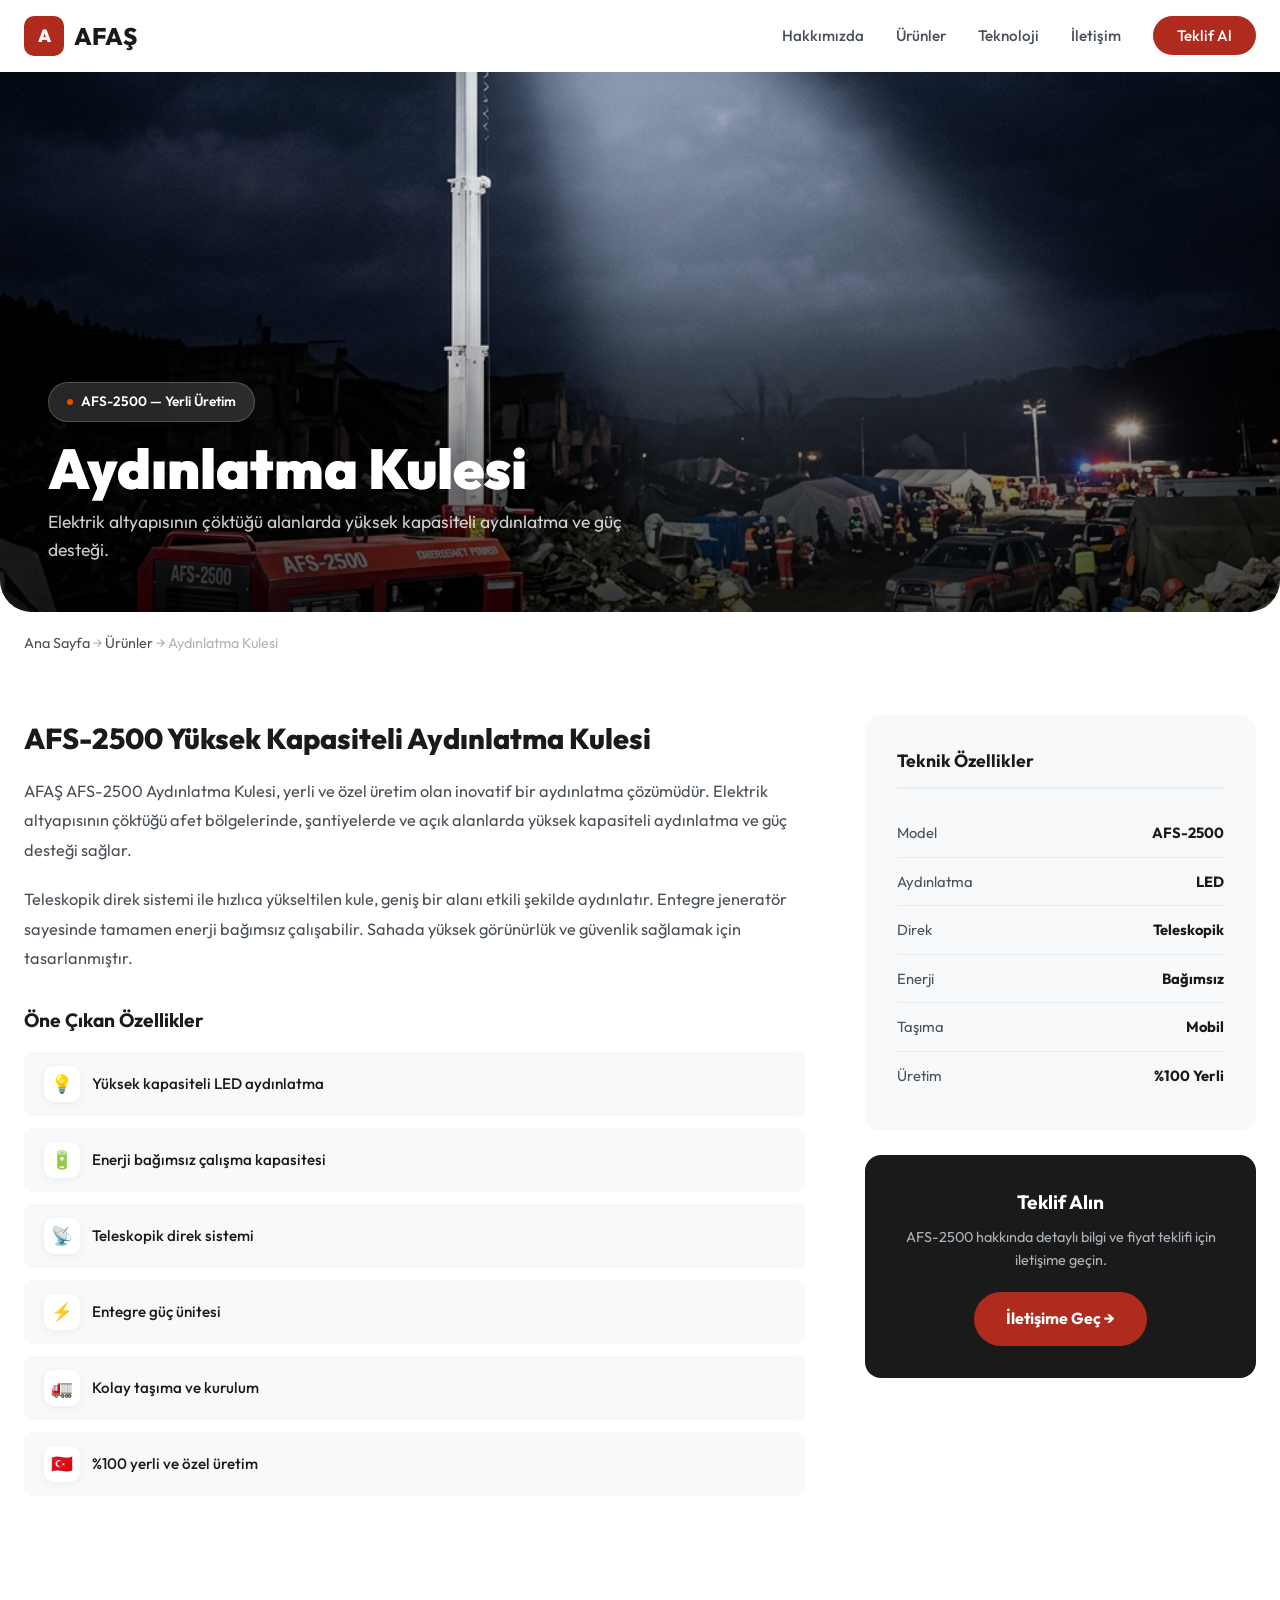
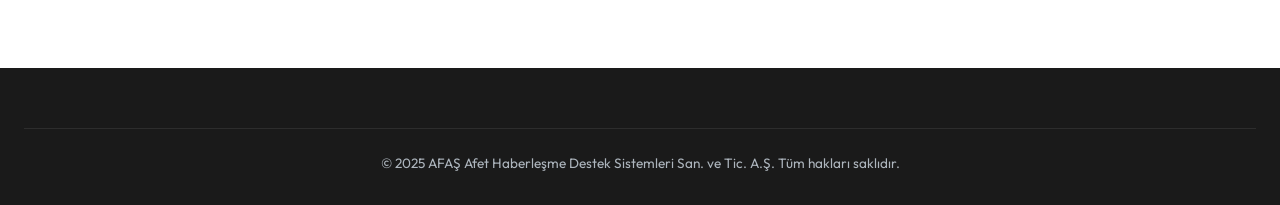
==== products/aydinlatma-kulesi.html @ 4c31d847 "site dosyaları" ====
<!DOCTYPE html>
<html lang="tr">
<head>
  <meta charset="UTF-8">
  <meta name="viewport" content="width=device-width, initial-scale=1.0">
  <meta name="description" content="AFS-2500 Aydınlatma Kulesi - Yerli üretim inovatif aydınlatma kulesi. Enerji bağımsız, yüksek kapasiteli LED aydınlatma.">
  <title>AFS-2500 Aydınlatma Kulesi | AFAŞ Afet A.Ş.</title>
  <link rel="stylesheet" href="../style.css">
</head>
<body>
  <header class="header header--solid" id="header">
    <div class="container">
      <nav class="nav">
        <a href="../index.html" class="logo"><div class="logo-icon">A</div> AFAŞ</a>
        <ul class="nav-links" id="navLinks">
          <li><a href="../index.html#hakkimizda">Hakkımızda</a></li>
          <li><a href="../index.html#urunler">Ürünler</a></li>
          <li><a href="../index.html#teknoloji">Teknoloji</a></li>
          <li><a href="../index.html#iletisim">İletişim</a></li>
          <li><a href="../index.html#iletisim" class="nav-cta">Teklif Al</a></li>
        </ul>
        <div class="mobile-toggle" onclick="document.getElementById('navLinks').classList.toggle('active')"><span></span><span></span><span></span></div>
      </nav>
    </div>
  </header>

  <section class="pd-hero">
    <img src="../images/lighting_tower.png" alt="AFS-2500 Aydınlatma Kulesi">
    <div class="pd-hero-content">
      <div class="pd-hero-badge"><span class="meta-dot" style="background:#E65100"></span> AFS-2500 — Yerli Üretim</div>
      <h1>Aydınlatma Kulesi</h1>
      <p>Elektrik altyapısının çöktüğü alanlarda yüksek kapasiteli aydınlatma ve güç desteği.</p>
    </div>
  </section>

  <div class="container">
    <div class="pd-breadcrumb"><a href="../index.html">Ana Sayfa</a> → <a href="../index.html#urunler">Ürünler</a> → Aydınlatma Kulesi</div>
    <div class="pd-content">
      <div class="pd-description fade-up">
        <h2>AFS-2500 Yüksek Kapasiteli Aydınlatma Kulesi</h2>
        <p>AFAŞ AFS-2500 Aydınlatma Kulesi, yerli ve özel üretim olan inovatif bir aydınlatma çözümüdür. Elektrik altyapısının çöktüğü afet bölgelerinde, şantiyelerde ve açık alanlarda yüksek kapasiteli aydınlatma ve güç desteği sağlar.</p>
        <p>Teleskopik direk sistemi ile hızlıca yükseltilen kule, geniş bir alanı etkili şekilde aydınlatır. Entegre jeneratör sayesinde tamamen enerji bağımsız çalışabilir. Sahada yüksek görünürlük ve güvenlik sağlamak için tasarlanmıştır.</p>

        <div class="pd-features">
          <h3>Öne Çıkan Özellikler</h3>
          <div class="pd-feature-list">
            <div class="pd-feature-item"><div class="pd-feature-icon">💡</div> Yüksek kapasiteli LED aydınlatma</div>
            <div class="pd-feature-item"><div class="pd-feature-icon">🔋</div> Enerji bağımsız çalışma kapasitesi</div>
            <div class="pd-feature-item"><div class="pd-feature-icon">📡</div> Teleskopik direk sistemi</div>
            <div class="pd-feature-item"><div class="pd-feature-icon">⚡</div> Entegre güç ünitesi</div>
            <div class="pd-feature-item"><div class="pd-feature-icon">🚛</div> Kolay taşıma ve kurulum</div>
            <div class="pd-feature-item"><div class="pd-feature-icon">🇹🇷</div> %100 yerli ve özel üretim</div>
          </div>
        </div>
      </div>

      <div class="pd-sidebar fade-up">
        <div class="pd-specs-card">
          <h3>Teknik Özellikler</h3>
          <div class="pd-spec-row"><span class="pd-spec-label">Model</span><span class="pd-spec-value">AFS-2500</span></div>
          <div class="pd-spec-row"><span class="pd-spec-label">Aydınlatma</span><span class="pd-spec-value">LED</span></div>
          <div class="pd-spec-row"><span class="pd-spec-label">Direk</span><span class="pd-spec-value">Teleskopik</span></div>
          <div class="pd-spec-row"><span class="pd-spec-label">Enerji</span><span class="pd-spec-value">Bağımsız</span></div>
          <div class="pd-spec-row"><span class="pd-spec-label">Taşıma</span><span class="pd-spec-value">Mobil</span></div>
          <div class="pd-spec-row"><span class="pd-spec-label">Üretim</span><span class="pd-spec-value">%100 Yerli</span></div>
        </div>
        <div class="pd-cta-card">
          <h3>Teklif Alın</h3>
          <p>AFS-2500 hakkında detaylı bilgi ve fiyat teklifi için iletişime geçin.</p>
          <a href="../index.html#iletisim" class="pd-cta-btn">İletişime Geç →</a>
        </div>
      </div>
    </div>
  </div>

  <footer class="footer"><div class="container"><div class="footer-bottom">© 2025 AFAŞ Afet Haberleşme Destek Sistemleri San. ve Tic. A.Ş. Tüm hakları saklıdır.</div></div></footer>
  <script>
    const observer = new IntersectionObserver((entries) => { entries.forEach(e => { if(e.isIntersecting) e.target.classList.add('visible'); }); }, {threshold:0.1});
    document.querySelectorAll('.fade-up').forEach(el => observer.observe(el));
  </script>
</body>
</html>
---- style.css ----
@import url('https://fonts.googleapis.com/css2?family=Outfit:wght@300;400;500;600;700;800;900&display=swap');

:root {
  --fire-red: #AF2B1E;
  --safety-green: #008B29;
  --sky-blue: #2271B3;
  --safety-orange: #E65100;
  --dark: #1a1a1a;
  --dark-light: #2d2d2d;
  --gray-100: #f8f9fa;
  --gray-200: #e9ecef;
  --gray-300: #dee2e6;
  --gray-500: #adb5bd;
  --gray-700: #495057;
  --white: #ffffff;
  --radius: 16px;
  --radius-sm: 8px;
  --shadow: 0 4px 30px rgba(0,0,0,0.08);
  --shadow-lg: 0 10px 60px rgba(0,0,0,0.12);
  --transition: all 0.4s cubic-bezier(0.25, 0.46, 0.45, 0.94);
}

*, *::before, *::after { margin: 0; padding: 0; box-sizing: border-box; }

html { scroll-behavior: smooth; }

body {
  font-family: 'Outfit', sans-serif;
  color: var(--dark);
  background: var(--white);
  line-height: 1.6;
  overflow-x: hidden;
}

a { text-decoration: none; color: inherit; }
ul { list-style: none; }
img { max-width: 100%; display: block; }

.container {
  max-width: 1280px;
  margin: 0 auto;
  padding: 0 24px;
}

/* ===== HEADER / NAV ===== */
.header {
  position: fixed;
  top: 0; left: 0; right: 0;
  z-index: 1000;
  padding: 16px 0;
  transition: var(--transition);
}

.header.scrolled {
  background: rgba(255,255,255,0.92);
  backdrop-filter: blur(20px);
  box-shadow: 0 2px 20px rgba(0,0,0,0.06);
  padding: 10px 0;
}

.nav {
  display: flex;
  align-items: center;
  justify-content: space-between;
}

.logo {
  display: flex;
  align-items: center;
  gap: 10px;
  font-weight: 800;
  font-size: 1.5rem;
  color: var(--white);
  transition: var(--transition);
}

.header.scrolled .logo { color: var(--dark); }

.logo-icon {
  width: 40px; height: 40px;
  background: var(--fire-red);
  border-radius: 10px;
  display: flex; align-items: center; justify-content: center;
  font-size: 1.1rem;
  color: white;
  font-weight: 900;
}

.nav-links {
  display: flex;
  align-items: center;
  gap: 32px;
}

.nav-links a {
  font-weight: 500;
  font-size: 0.95rem;
  color: rgba(255,255,255,0.85);
  transition: var(--transition);
  position: relative;
}

.nav-links a::after {
  content: '';
  position: absolute;
  bottom: -4px; left: 0;
  width: 0; height: 2px;
  background: var(--fire-red);
  transition: var(--transition);
}

.nav-links a:hover::after { width: 100%; }

.header.scrolled .nav-links a { color: var(--gray-700); }
.header.scrolled .nav-links a:hover { color: var(--dark); }

.nav-cta {
  background: var(--fire-red) !important;
  color: white !important;
  padding: 10px 24px;
  border-radius: 50px;
  font-weight: 600;
  transition: var(--transition);
}

.nav-cta:hover { background: #8B1A12 !important; transform: translateY(-2px); }

.mobile-toggle {
  display: none;
  flex-direction: column;
  gap: 5px;
  cursor: pointer;
  z-index: 1001;
}

.mobile-toggle span {
  width: 28px; height: 2.5px;
  background: white;
  border-radius: 2px;
  transition: var(--transition);
}

.header.scrolled .mobile-toggle span { background: var(--dark); }

/* ===== HERO ===== */
.hero {
  position: relative;
  height: 100vh;
  min-height: 700px;
  display: flex;
  align-items: flex-end;
  overflow: hidden;
}

.hero-bg {
  position: absolute;
  inset: 0;
  border-radius: 0 0 32px 32px;
  overflow: hidden;
}

.hero-bg img {
  width: 100%; height: 100%;
  object-fit: cover;
}

.hero-bg::after {
  content: '';
  position: absolute;
  inset: 0;
  background: linear-gradient(to top, rgba(0,0,0,0.7) 0%, rgba(0,0,0,0.2) 50%, rgba(0,0,0,0.3) 100%);
}

.hero-content {
  position: relative;
  z-index: 2;
  width: 100%;
  padding-bottom: 100px;
}

.hero-title {
  font-size: clamp(3rem, 8vw, 7rem);
  font-weight: 900;
  color: white;
  line-height: 1;
  text-align: center;
  margin-bottom: 16px;
  letter-spacing: -2px;
}

.hero-subtitle {
  text-align: center;
  color: rgba(255,255,255,0.8);
  font-size: 1.15rem;
  max-width: 600px;
  margin: 0 auto 48px;
  font-weight: 300;
}

/* ===== FILTER BAR ===== */
.filter-bar {
  background: rgba(255,255,255,0.12);
  backdrop-filter: blur(20px);
  border: 1px solid rgba(255,255,255,0.2);
  border-radius: 20px;
  padding: 20px 32px;
  display: flex;
  align-items: center;
  gap: 24px;
  max-width: 900px;
  margin: 0 auto;
}

.filter-item {
  flex: 1;
  border-right: 1px solid rgba(255,255,255,0.15);
  padding-right: 24px;
}

.filter-item:last-of-type { border-right: none; padding-right: 0; }

.filter-label {
  font-size: 0.75rem;
  font-weight: 700;
  text-transform: uppercase;
  letter-spacing: 1px;
  color: rgba(255,255,255,0.6);
  margin-bottom: 4px;
}

.filter-value {
  font-size: 0.95rem;
  color: white;
  font-weight: 400;
}

.filter-btn {
  background: var(--dark);
  color: white;
  border: none;
  padding: 16px 32px;
  border-radius: 14px;
  font-family: 'Outfit', sans-serif;
  font-size: 1rem;
  font-weight: 600;
  cursor: pointer;
  transition: var(--transition);
  white-space: nowrap;
}

.filter-btn:hover { background: var(--fire-red); transform: scale(1.05); }

/* ===== BADGE ROW ===== */
.badge-row {
  display: flex;
  align-items: center;
  justify-content: center;
  gap: 32px;
  padding: 48px 0;
}

.badge {
  display: flex;
  align-items: center;
  gap: 8px;
  font-size: 0.95rem;
  color: var(--gray-700);
  font-weight: 500;
}

.badge-icon {
  width: 28px; height: 28px;
  background: var(--safety-green);
  border-radius: 50%;
  display: flex; align-items: center; justify-content: center;
  color: white;
  font-size: 0.8rem;
}

/* ===== SECTION STYLES ===== */
.section {
  padding: 100px 0;
}

.section-tag {
  font-size: 0.8rem;
  font-weight: 700;
  text-transform: uppercase;
  letter-spacing: 2px;
  color: var(--safety-green);
  margin-bottom: 12px;
}

.section-title {
  font-size: clamp(2.2rem, 4vw, 3.5rem);
  font-weight: 800;
  line-height: 1.1;
  letter-spacing: -1px;
  margin-bottom: 16px;
}

.section-desc {
  font-size: 1.05rem;
  color: var(--gray-700);
  max-width: 500px;
  line-height: 1.7;
}

/* ===== ABOUT SECTION ===== */
.about-grid {
  display: grid;
  grid-template-columns: 1fr 1fr;
  gap: 60px;
  align-items: center;
  margin-top: 60px;
}

.about-images {
  display: grid;
  grid-template-columns: 1fr 1fr;
  gap: 16px;
}

.about-images img {
  border-radius: var(--radius);
  height: 260px;
  object-fit: cover;
  transition: var(--transition);
}

.about-images img:first-child { grid-row: span 2; height: 100%; }
.about-images img:hover { transform: scale(1.03); }

.about-text .section-title { margin-bottom: 20px; }

.about-btn {
  display: inline-flex;
  align-items: center;
  gap: 8px;
  margin-top: 28px;
  background: var(--dark);
  color: white;
  padding: 14px 28px;
  border-radius: 50px;
  font-weight: 600;
  font-size: 0.95rem;
  border: none;
  cursor: pointer;
  transition: var(--transition);
  font-family: 'Outfit', sans-serif;
}

.about-btn:hover { background: var(--fire-red); transform: translateY(-2px); }

/* ===== PRODUCTS SECTION ===== */
.products-header {
  display: flex;
  justify-content: space-between;
  align-items: flex-end;
  margin-bottom: 48px;
}

.product-cards {
  display: grid;
  grid-template-columns: repeat(3, 1fr);
  gap: 24px;
}

.product-card {
  background: var(--white);
  border-radius: var(--radius);
  overflow: hidden;
  border: 1px solid var(--gray-200);
  transition: var(--transition);
  cursor: pointer;
}

.product-card:hover {
  transform: translateY(-8px);
  box-shadow: var(--shadow-lg);
  border-color: transparent;
}

.product-card-img {
  position: relative;
  height: 240px;
  overflow: hidden;
}

.product-card-img img {
  width: 100%; height: 100%;
  object-fit: cover;
  transition: var(--transition);
}

.product-card:hover .product-card-img img { transform: scale(1.08); }

.product-card-badge {
  position: absolute;
  top: 16px; right: 16px;
  background: rgba(255,255,255,0.9);
  backdrop-filter: blur(10px);
  padding: 6px 14px;
  border-radius: 50px;
  font-size: 0.8rem;
  font-weight: 600;
  display: flex; align-items: center; gap: 6px;
}

.product-card-body { padding: 20px; }

.product-card-title {
  font-size: 1.15rem;
  font-weight: 700;
  margin-bottom: 4px;
}

.product-card-location {
  font-size: 0.9rem;
  color: var(--gray-500);
  margin-bottom: 16px;
}

.product-card-meta {
  display: flex;
  align-items: center;
  gap: 16px;
  font-size: 0.82rem;
  color: var(--gray-700);
}

.product-card-meta span {
  display: flex;
  align-items: center;
  gap: 4px;
}

.meta-dot {
  width: 6px; height: 6px;
  background: var(--fire-red);
  border-radius: 50%;
  display: inline-block;
}

/* ===== TECH SECTION ===== */
.tech-grid {
  display: grid;
  grid-template-columns: repeat(3, 1fr);
  gap: 32px;
  margin-top: 48px;
}

.tech-card {
  background: var(--gray-100);
  border-radius: var(--radius);
  padding: 40px 32px;
  text-align: center;
  transition: var(--transition);
  position: relative;
  overflow: hidden;
}

.tech-card::before {
  content: '';
  position: absolute;
  top: 0; left: 0; right: 0;
  height: 4px;
  background: linear-gradient(90deg, var(--fire-red), var(--safety-orange));
  transform: scaleX(0);
  transition: var(--transition);
}

.tech-card:hover::before { transform: scaleX(1); }
.tech-card:hover { transform: translateY(-6px); box-shadow: var(--shadow); }

.tech-card-icon {
  width: 72px; height: 72px;
  margin: 0 auto 20px;
  border-radius: 50%;
  display: flex; align-items: center; justify-content: center;
  font-size: 1.8rem;
  background: white;
  box-shadow: 0 4px 20px rgba(0,0,0,0.06);
}

.tech-card-title {
  font-size: 1.15rem;
  font-weight: 700;
  margin-bottom: 8px;
}

.tech-card-desc {
  font-size: 0.9rem;
  color: var(--gray-700);
  line-height: 1.6;
}

/* ===== STATS ===== */
.stats {
  background: var(--dark);
  border-radius: 24px;
  padding: 60px;
  display: grid;
  grid-template-columns: repeat(4, 1fr);
  gap: 32px;
  margin: 80px 0;
}

.stat { text-align: center; }

.stat-number {
  font-size: 2.8rem;
  font-weight: 900;
  color: white;
  line-height: 1;
  margin-bottom: 8px;
}

.stat-label {
  font-size: 0.9rem;
  color: var(--gray-500);
  font-weight: 400;
}

/* ===== CONTACT ===== */
.contact-grid {
  display: grid;
  grid-template-columns: 1fr 1fr;
  gap: 60px;
  margin-top: 48px;
}

.contact-info-list { display: flex; flex-direction: column; gap: 28px; }

.contact-item {
  display: flex;
  gap: 16px;
  align-items: flex-start;
}

.contact-icon {
  width: 48px; height: 48px;
  background: var(--gray-100);
  border-radius: 12px;
  display: flex; align-items: center; justify-content: center;
  font-size: 1.2rem;
  flex-shrink: 0;
}

.contact-item h4 {
  font-weight: 700;
  font-size: 1rem;
  margin-bottom: 4px;
}

.contact-item p {
  font-size: 0.9rem;
  color: var(--gray-700);
  line-height: 1.5;
}

.contact-form {
  display: flex;
  flex-direction: column;
  gap: 16px;
}

.contact-form input,
.contact-form textarea {
  width: 100%;
  padding: 16px 20px;
  border: 1px solid var(--gray-200);
  border-radius: var(--radius-sm);
  font-family: 'Outfit', sans-serif;
  font-size: 0.95rem;
  transition: var(--transition);
  outline: none;
  background: var(--gray-100);
}

.contact-form input:focus,
.contact-form textarea:focus {
  border-color: var(--fire-red);
  background: white;
}

.contact-form textarea { height: 140px; resize: vertical; }

.submit-btn {
  background: var(--fire-red);
  color: white;
  border: none;
  padding: 16px 40px;
  border-radius: 50px;
  font-family: 'Outfit', sans-serif;
  font-size: 1rem;
  font-weight: 700;
  cursor: pointer;
  transition: var(--transition);
  align-self: flex-start;
}

.submit-btn:hover { background: #8B1A12; transform: translateY(-2px); }

/* ===== FOOTER ===== */
.footer {
  background: var(--dark);
  color: white;
  padding: 60px 0 30px;
  margin-top: 60px;
}

.footer-grid {
  display: grid;
  grid-template-columns: 2fr 1fr 1fr 1fr;
  gap: 40px;
  margin-bottom: 40px;
}

.footer-brand p {
  color: var(--gray-500);
  font-size: 0.9rem;
  margin-top: 12px;
  line-height: 1.7;
}

.footer h4 {
  font-weight: 700;
  margin-bottom: 16px;
  font-size: 1rem;
}

.footer ul li { margin-bottom: 10px; }

.footer ul li a {
  color: var(--gray-500);
  font-size: 0.9rem;
  transition: var(--transition);
}

.footer ul li a:hover { color: white; }

.footer-bottom {
  border-top: 1px solid var(--dark-light);
  padding-top: 24px;
  text-align: center;
  color: var(--gray-500);
  font-size: 0.85rem;
}

/* ===== PRODUCT DETAIL PAGE ===== */
.header--solid {
  background: var(--white);
  box-shadow: 0 2px 20px rgba(0,0,0,0.06);
}
.header--solid .logo { color: var(--dark); }
.header--solid .nav-links a { color: var(--gray-700); }
.header--solid .nav-links a:hover { color: var(--dark); }
.header--solid .mobile-toggle span { background: var(--dark); }

.pd-hero {
  position: relative;
  height: 60vh;
  min-height: 420px;
  display: flex;
  align-items: flex-end;
  overflow: hidden;
  margin-top: 72px;
  border-radius: 0 0 32px 32px;
}

.pd-hero img {
  position: absolute;
  inset: 0;
  width: 100%; height: 100%;
  object-fit: cover;
}

.pd-hero::after {
  content: '';
  position: absolute;
  inset: 0;
  background: linear-gradient(to top, rgba(0,0,0,0.75) 0%, rgba(0,0,0,0.1) 60%);
}

.pd-hero-content {
  position: relative;
  z-index: 2;
  padding: 48px;
  width: 100%;
}

.pd-hero-badge {
  display: inline-flex;
  align-items: center;
  gap: 8px;
  background: rgba(255,255,255,0.15);
  backdrop-filter: blur(12px);
  border: 1px solid rgba(255,255,255,0.2);
  padding: 8px 18px;
  border-radius: 50px;
  color: white;
  font-size: 0.85rem;
  font-weight: 600;
  margin-bottom: 16px;
}

.pd-hero h1 {
  font-size: clamp(2rem, 5vw, 3.5rem);
  font-weight: 900;
  color: white;
  line-height: 1.1;
  margin-bottom: 8px;
}

.pd-hero p {
  color: rgba(255,255,255,0.8);
  font-size: 1.1rem;
  max-width: 600px;
}

.pd-breadcrumb {
  padding: 20px 0;
  font-size: 0.9rem;
  color: var(--gray-500);
}

.pd-breadcrumb a {
  color: var(--gray-700);
  transition: var(--transition);
}

.pd-breadcrumb a:hover { color: var(--fire-red); }

.pd-content {
  display: grid;
  grid-template-columns: 2fr 1fr;
  gap: 60px;
  padding: 40px 0 80px;
}

.pd-description h2 {
  font-size: 1.8rem;
  font-weight: 800;
  margin-bottom: 16px;
}

.pd-description p {
  color: var(--gray-700);
  line-height: 1.8;
  margin-bottom: 20px;
  font-size: 1.02rem;
}

.pd-features {
  margin: 32px 0;
}

.pd-features h3 {
  font-size: 1.2rem;
  font-weight: 700;
  margin-bottom: 16px;
}

.pd-feature-list {
  display: flex;
  flex-direction: column;
  gap: 12px;
}

.pd-feature-item {
  display: flex;
  align-items: center;
  gap: 12px;
  padding: 14px 20px;
  background: var(--gray-100);
  border-radius: var(--radius-sm);
  font-size: 0.95rem;
  font-weight: 500;
  transition: var(--transition);
}

.pd-feature-item:hover {
  background: var(--gray-200);
  transform: translateX(6px);
}

.pd-feature-icon {
  width: 36px; height: 36px;
  background: white;
  border-radius: 10px;
  display: flex; align-items: center; justify-content: center;
  font-size: 1.1rem;
  box-shadow: 0 2px 8px rgba(0,0,0,0.06);
  flex-shrink: 0;
}

.pd-sidebar {
  display: flex;
  flex-direction: column;
  gap: 24px;
}

.pd-specs-card {
  background: var(--gray-100);
  border-radius: var(--radius);
  padding: 32px;
}

.pd-specs-card h3 {
  font-size: 1.1rem;
  font-weight: 700;
  margin-bottom: 20px;
  padding-bottom: 12px;
  border-bottom: 2px solid var(--gray-200);
}

.pd-spec-row {
  display: flex;
  justify-content: space-between;
  align-items: center;
  padding: 12px 0;
  border-bottom: 1px solid var(--gray-200);
  font-size: 0.92rem;
}

.pd-spec-row:last-child { border-bottom: none; }

.pd-spec-label { color: var(--gray-700); }
.pd-spec-value { font-weight: 700; }

.pd-cta-card {
  background: var(--dark);
  border-radius: var(--radius);
  padding: 32px;
  text-align: center;
  color: white;
}

.pd-cta-card h3 {
  font-size: 1.2rem;
  font-weight: 700;
  margin-bottom: 8px;
}

.pd-cta-card p {
  color: var(--gray-500);
  font-size: 0.9rem;
  margin-bottom: 20px;
}

.pd-cta-btn {
  display: inline-flex;
  align-items: center;
  gap: 8px;
  background: var(--fire-red);
  color: white;
  padding: 14px 32px;
  border-radius: 50px;
  font-weight: 700;
  font-size: 1rem;
  transition: var(--transition);
}

.pd-cta-btn:hover {
  background: #8B1A12;
  transform: translateY(-2px);
}

.pd-gallery {
  display: grid;
  grid-template-columns: repeat(3, 1fr);
  gap: 16px;
  margin: 32px 0;
}

.pd-gallery img {
  border-radius: var(--radius-sm);
  height: 200px;
  width: 100%;
  object-fit: cover;
  transition: var(--transition);
  cursor: pointer;
}

.pd-gallery img:hover {
  transform: scale(1.03);
  box-shadow: var(--shadow);
}

@media (max-width: 768px) {
  .pd-content { grid-template-columns: 1fr; gap: 32px; }
  .pd-hero { min-height: 300px; }
  .pd-hero-content { padding: 24px; }
  .pd-gallery { grid-template-columns: 1fr 1fr; }
}

/* ===== ANIMATIONS ===== */
.fade-up {
  opacity: 0;
  transform: translateY(40px);
  transition: opacity 0.7s ease, transform 0.7s ease;
}

.fade-up.visible {
  opacity: 1;
  transform: translateY(0);
}

/* ===== RESPONSIVE ===== */
@media (max-width: 1024px) {
  .product-cards { grid-template-columns: repeat(2, 1fr); }
  .tech-grid { grid-template-columns: repeat(2, 1fr); }
  .stats { grid-template-columns: repeat(2, 1fr); padding: 40px; }
  .footer-grid { grid-template-columns: 1fr 1fr; }
}

@media (max-width: 768px) {
  .nav-links { display: none; }
  .mobile-toggle { display: flex; }

  .nav-links.active {
    display: flex;
    flex-direction: column;
    position: fixed;
    top: 0; left: 0; right: 0; bottom: 0;
    background: rgba(0,0,0,0.95);
    justify-content: center;
    align-items: center;
    gap: 24px;
    z-index: 999;
  }

  .nav-links.active a {
    color: white !important;
    font-size: 1.3rem;
  }

  .hero { min-height: 600px; }
  .hero-title { font-size: 3rem; }

  .filter-bar {
    flex-direction: column;
    gap: 16px;
    padding: 20px;
  }

  .filter-item { border-right: none; padding-right: 0; border-bottom: 1px solid rgba(255,255,255,0.1); padding-bottom: 12px; width: 100%; }

  .about-grid { grid-template-columns: 1fr; gap: 32px; }
  .product-cards { grid-template-columns: 1fr; }
  .tech-grid { grid-template-columns: 1fr; }
  .stats { grid-template-columns: 1fr 1fr; padding: 32px; }
  .contact-grid { grid-template-columns: 1fr; }
  .products-header { flex-direction: column; align-items: flex-start; gap: 16px; }
  .footer-grid { grid-template-columns: 1fr; }
  .badge-row { flex-direction: column; gap: 16px; }
}
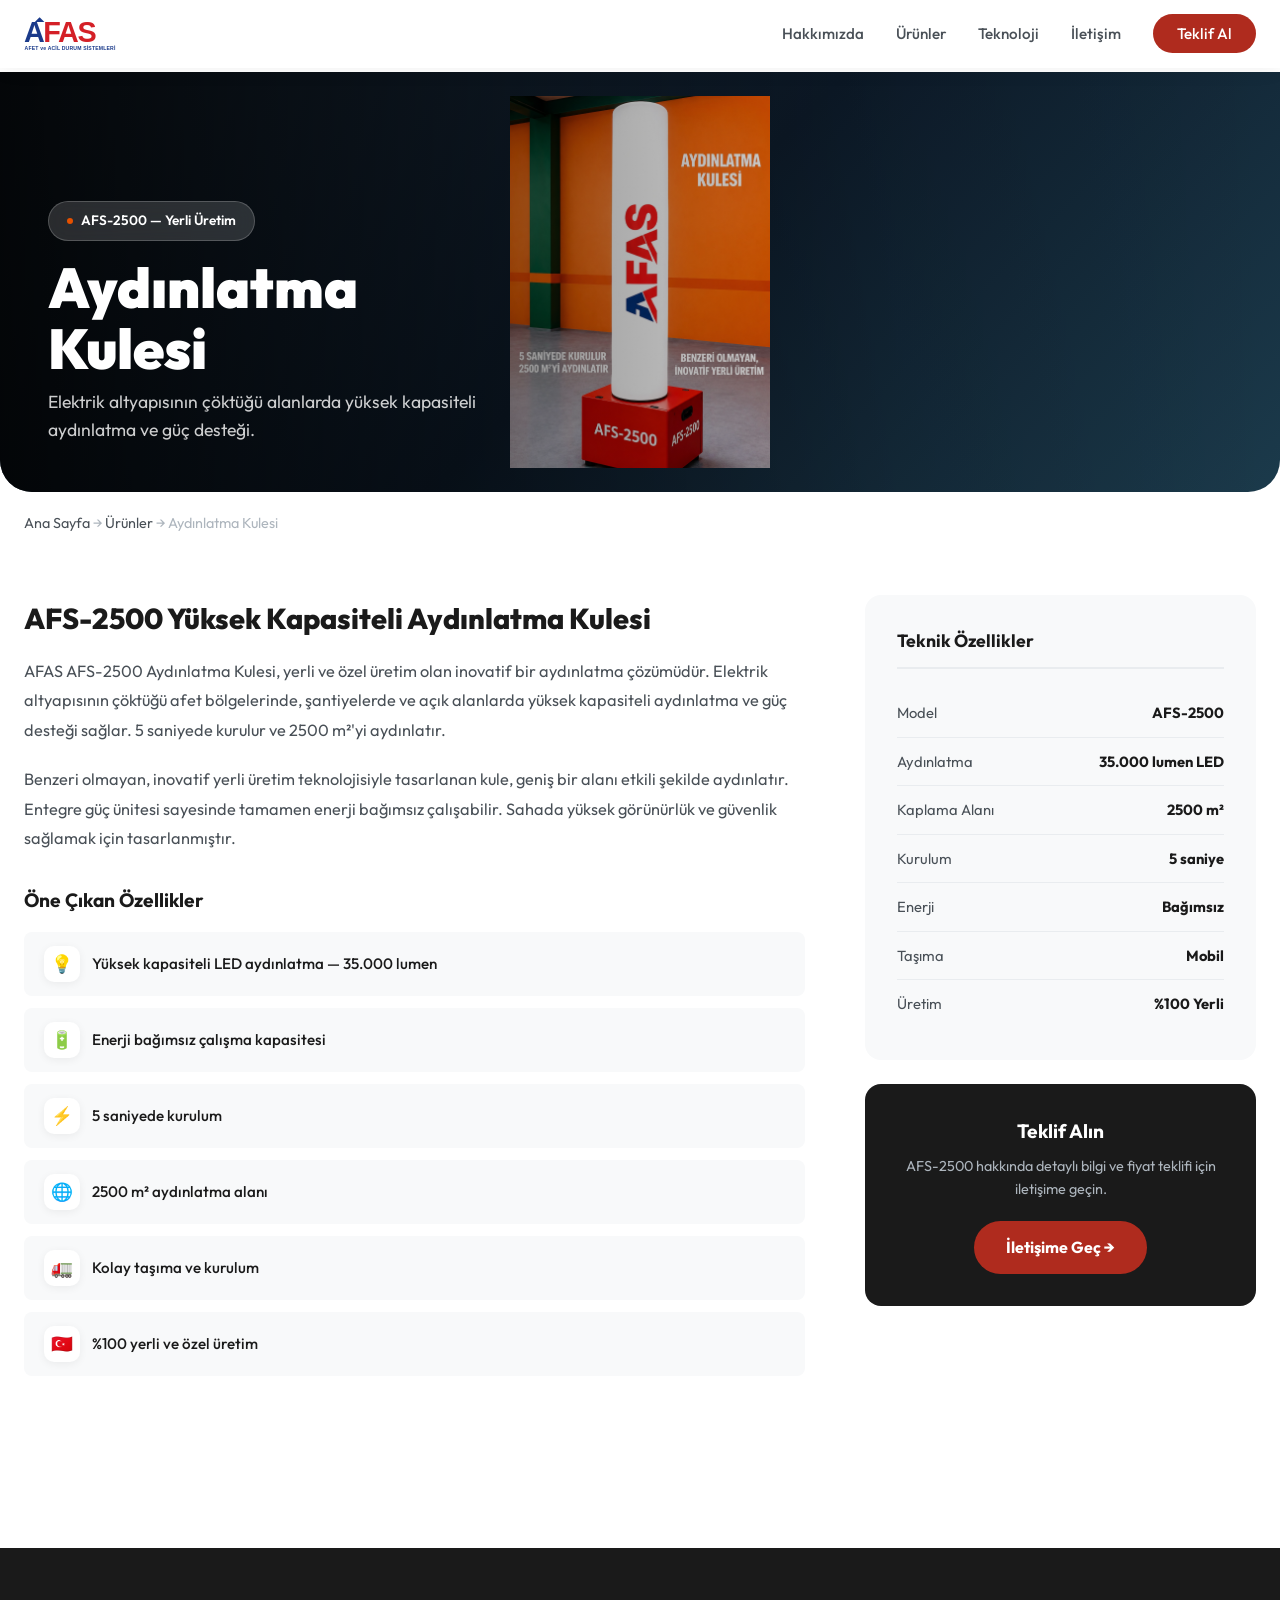
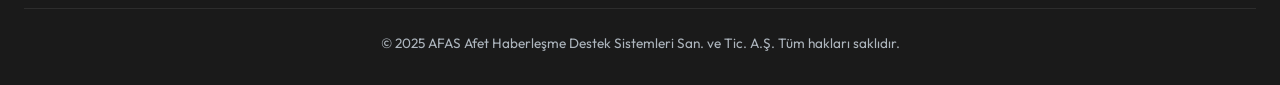
==== commit d72ff191: "güncellemeler" ====
--- a/products/aydinlatma-kulesi.html
+++ b/products/aydinlatma-kulesi.html
@@ -4,14 +4,14 @@
   <meta charset="UTF-8">
   <meta name="viewport" content="width=device-width, initial-scale=1.0">
   <meta name="description" content="AFS-2500 Aydınlatma Kulesi - Yerli üretim inovatif aydınlatma kulesi. Enerji bağımsız, yüksek kapasiteli LED aydınlatma.">
-  <title>AFS-2500 Aydınlatma Kulesi | AFAŞ Afet A.Ş.</title>
+  <title>AFS-2500 Aydınlatma Kulesi | AFAS</title>
   <link rel="stylesheet" href="../style.css">
 </head>
 <body>
   <header class="header header--solid" id="header">
     <div class="container">
       <nav class="nav">
-        <a href="../index.html" class="logo"><div class="logo-icon">A</div> AFAŞ</a>
+        <a href="../index.html" class="logo"><img src="../images/afas-logo.svg" alt="AFAS Logo" class="logo-img"></a>
         <ul class="nav-links" id="navLinks">
           <li><a href="../index.html#hakkimizda">Hakkımızda</a></li>
           <li><a href="../index.html#urunler">Ürünler</a></li>
@@ -25,7 +25,7 @@
   </header>
 
   <section class="pd-hero">
-    <img src="../images/lighting_tower.png" alt="AFS-2500 Aydınlatma Kulesi">
+    <img src="../images/aydinlatma_kulesi.jpg" alt="AFS-2500 Aydınlatma Kulesi">
     <div class="pd-hero-content">
       <div class="pd-hero-badge"><span class="meta-dot" style="background:#E65100"></span> AFS-2500 — Yerli Üretim</div>
       <h1>Aydınlatma Kulesi</h1>
@@ -38,16 +38,16 @@
     <div class="pd-content">
       <div class="pd-description fade-up">
         <h2>AFS-2500 Yüksek Kapasiteli Aydınlatma Kulesi</h2>
-        <p>AFAŞ AFS-2500 Aydınlatma Kulesi, yerli ve özel üretim olan inovatif bir aydınlatma çözümüdür. Elektrik altyapısının çöktüğü afet bölgelerinde, şantiyelerde ve açık alanlarda yüksek kapasiteli aydınlatma ve güç desteği sağlar.</p>
-        <p>Teleskopik direk sistemi ile hızlıca yükseltilen kule, geniş bir alanı etkili şekilde aydınlatır. Entegre jeneratör sayesinde tamamen enerji bağımsız çalışabilir. Sahada yüksek görünürlük ve güvenlik sağlamak için tasarlanmıştır.</p>
+        <p>AFAS AFS-2500 Aydınlatma Kulesi, yerli ve özel üretim olan inovatif bir aydınlatma çözümüdür. Elektrik altyapısının çöktüğü afet bölgelerinde, şantiyelerde ve açık alanlarda yüksek kapasiteli aydınlatma ve güç desteği sağlar. 5 saniyede kurulur ve 2500 m²'yi aydınlatır.</p>
+        <p>Benzeri olmayan, inovatif yerli üretim teknolojisiyle tasarlanan kule, geniş bir alanı etkili şekilde aydınlatır. Entegre güç ünitesi sayesinde tamamen enerji bağımsız çalışabilir. Sahada yüksek görünürlük ve güvenlik sağlamak için tasarlanmıştır.</p>
 
         <div class="pd-features">
           <h3>Öne Çıkan Özellikler</h3>
           <div class="pd-feature-list">
-            <div class="pd-feature-item"><div class="pd-feature-icon">💡</div> Yüksek kapasiteli LED aydınlatma</div>
+            <div class="pd-feature-item"><div class="pd-feature-icon">💡</div> Yüksek kapasiteli LED aydınlatma — 35.000 lumen</div>
             <div class="pd-feature-item"><div class="pd-feature-icon">🔋</div> Enerji bağımsız çalışma kapasitesi</div>
-            <div class="pd-feature-item"><div class="pd-feature-icon">📡</div> Teleskopik direk sistemi</div>
-            <div class="pd-feature-item"><div class="pd-feature-icon">⚡</div> Entegre güç ünitesi</div>
+            <div class="pd-feature-item"><div class="pd-feature-icon">⚡</div> 5 saniyede kurulum</div>
+            <div class="pd-feature-item"><div class="pd-feature-icon">🌐</div> 2500 m² aydınlatma alanı</div>
             <div class="pd-feature-item"><div class="pd-feature-icon">🚛</div> Kolay taşıma ve kurulum</div>
             <div class="pd-feature-item"><div class="pd-feature-icon">🇹🇷</div> %100 yerli ve özel üretim</div>
           </div>
@@ -58,8 +58,9 @@
         <div class="pd-specs-card">
           <h3>Teknik Özellikler</h3>
           <div class="pd-spec-row"><span class="pd-spec-label">Model</span><span class="pd-spec-value">AFS-2500</span></div>
-          <div class="pd-spec-row"><span class="pd-spec-label">Aydınlatma</span><span class="pd-spec-value">LED</span></div>
-          <div class="pd-spec-row"><span class="pd-spec-label">Direk</span><span class="pd-spec-value">Teleskopik</span></div>
+          <div class="pd-spec-row"><span class="pd-spec-label">Aydınlatma</span><span class="pd-spec-value">35.000 lumen LED</span></div>
+          <div class="pd-spec-row"><span class="pd-spec-label">Kaplama Alanı</span><span class="pd-spec-value">2500 m²</span></div>
+          <div class="pd-spec-row"><span class="pd-spec-label">Kurulum</span><span class="pd-spec-value">5 saniye</span></div>
           <div class="pd-spec-row"><span class="pd-spec-label">Enerji</span><span class="pd-spec-value">Bağımsız</span></div>
           <div class="pd-spec-row"><span class="pd-spec-label">Taşıma</span><span class="pd-spec-value">Mobil</span></div>
           <div class="pd-spec-row"><span class="pd-spec-label">Üretim</span><span class="pd-spec-value">%100 Yerli</span></div>
@@ -73,7 +74,7 @@
     </div>
   </div>
 
-  <footer class="footer"><div class="container"><div class="footer-bottom">© 2025 AFAŞ Afet Haberleşme Destek Sistemleri San. ve Tic. A.Ş. Tüm hakları saklıdır.</div></div></footer>
+  <footer class="footer"><div class="container"><div class="footer-bottom">© 2025 AFAS Afet Haberleşme Destek Sistemleri San. ve Tic. A.Ş. Tüm hakları saklıdır.</div></div></footer>
   <script>
     const observer = new IntersectionObserver((entries) => { entries.forEach(e => { if(e.isIntersecting) e.target.classList.add('visible'); }); }, {threshold:0.1});
     document.querySelectorAll('.fade-up').forEach(el => observer.observe(el));
--- a/style.css
+++ b/style.css
@@ -86,6 +86,12 @@
   font-weight: 900;
 }
 
+.logo-img {
+  height: 36px;
+  width: auto;
+  display: block;
+}
+
 .nav-links {
   display: flex;
   align-items: center;
@@ -175,11 +181,11 @@
   position: relative;
   z-index: 2;
   width: 100%;
-  padding-bottom: 100px;
+  padding-bottom: 40px;
 }
 
 .hero-title {
-  font-size: clamp(3rem, 8vw, 7rem);
+  font-size: clamp(2.5rem, 6vw, 5.5rem);
   font-weight: 900;
   color: white;
   line-height: 1;
@@ -190,11 +196,11 @@
 
 .hero-subtitle {
   text-align: center;
-  color: rgba(255,255,255,0.8);
+  color: white;
   font-size: 1.15rem;
   max-width: 600px;
   margin: 0 auto 48px;
-  font-weight: 300;
+  font-weight: 700;
 }
 
 /* ===== FILTER BAR ===== */
@@ -660,27 +666,31 @@
 
 .pd-hero {
   position: relative;
-  height: 60vh;
   min-height: 420px;
   display: flex;
-  align-items: flex-end;
+  align-items: stretch;
   overflow: hidden;
   margin-top: 72px;
   border-radius: 0 0 32px 32px;
+  background: linear-gradient(135deg, #1a2a3a 0%, #0d1b2a 50%, #1b3a4b 100%);
 }
 
 .pd-hero img {
   position: absolute;
   inset: 0;
   width: 100%; height: 100%;
-  object-fit: cover;
+  object-fit: contain;
+  object-position: center center;
+  padding: 24px;
+  z-index: 1;
 }
 
 .pd-hero::after {
   content: '';
   position: absolute;
   inset: 0;
-  background: linear-gradient(to top, rgba(0,0,0,0.75) 0%, rgba(0,0,0,0.1) 60%);
+  background: linear-gradient(to right, rgba(0,0,0,0.85) 0%, rgba(0,0,0,0.4) 40%, rgba(0,0,0,0.1) 70%, transparent 100%);
+  z-index: 1;
 }
 
 .pd-hero-content {
@@ -688,6 +698,8 @@
   z-index: 2;
   padding: 48px;
   width: 100%;
+  max-width: 550px;
+  align-self: flex-end;
 }
 
 .pd-hero-badge {
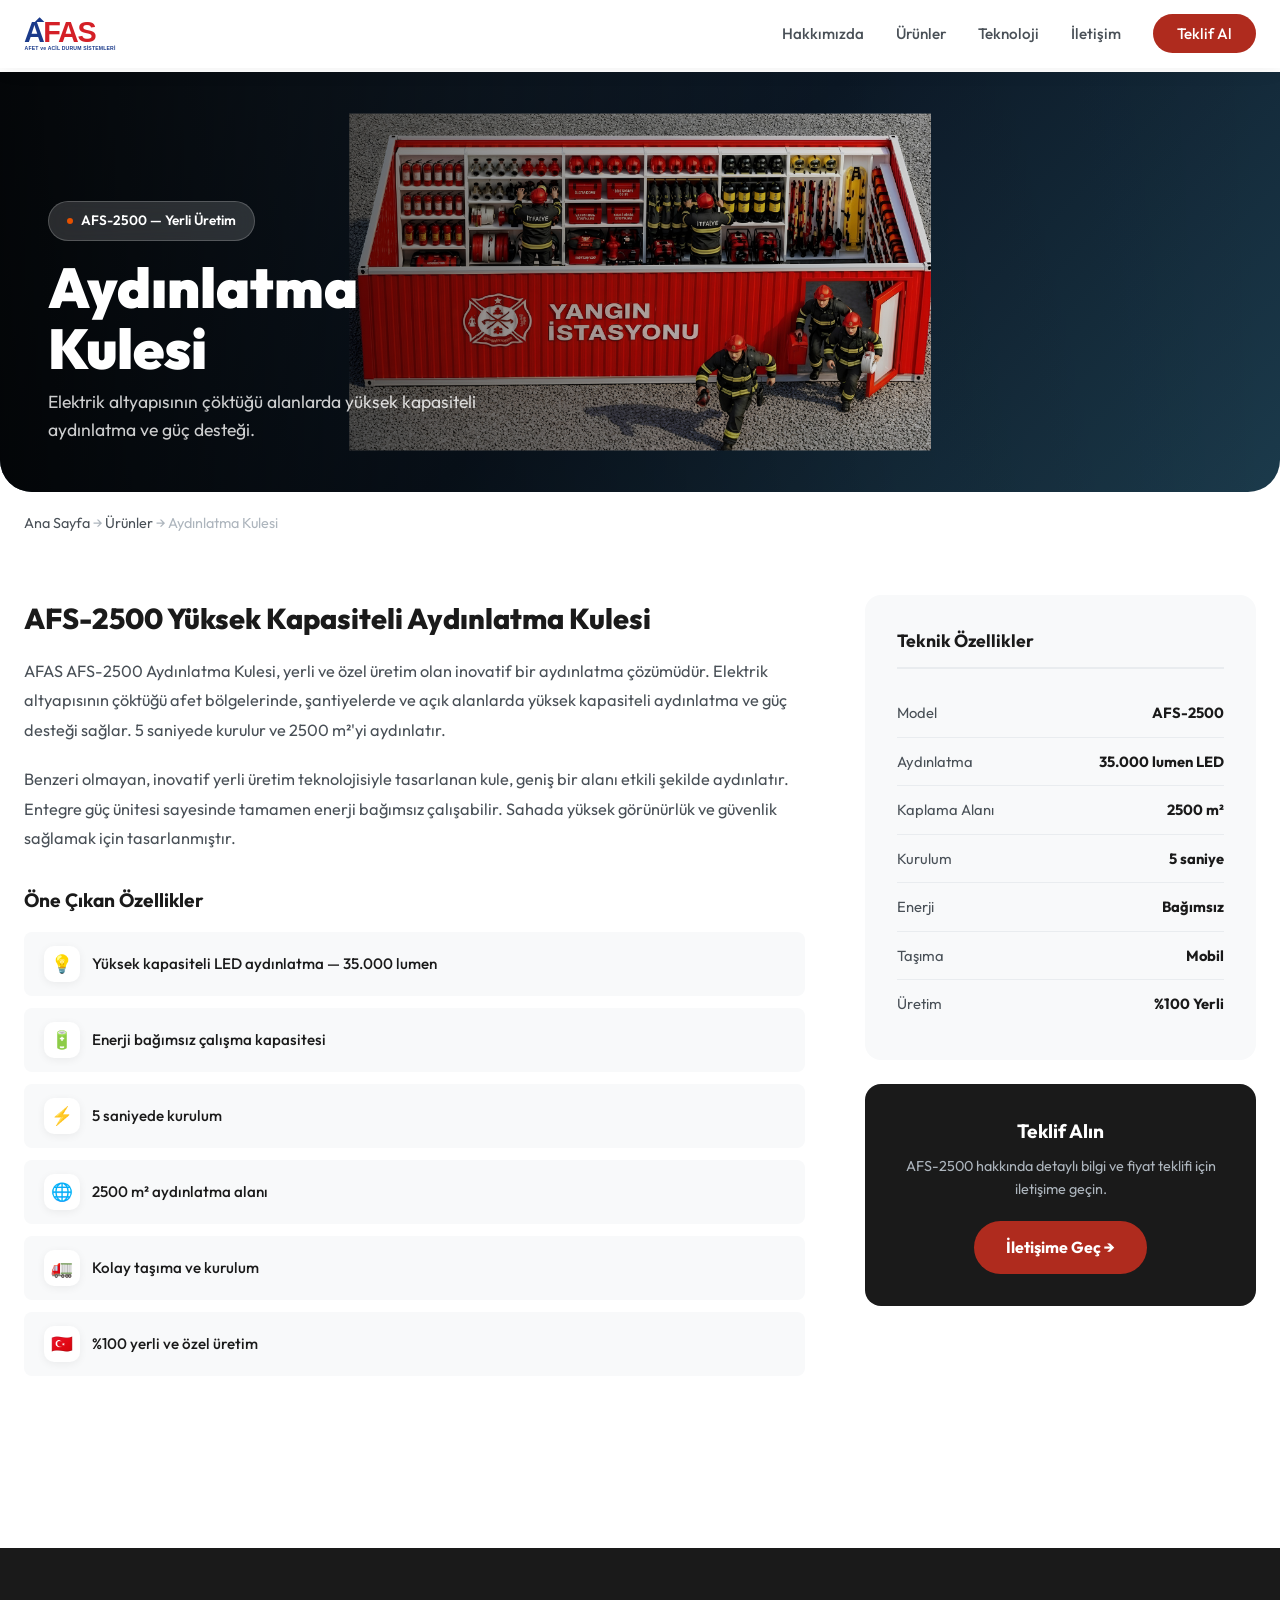
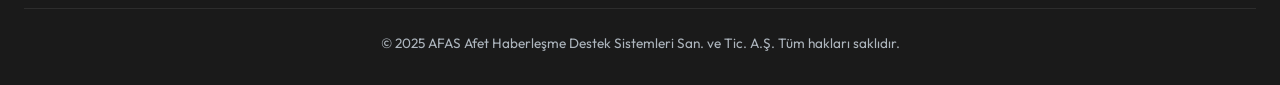
==== commit fff5e498: "Update website imagery and descriptions with high-quality assets" ====
--- a/products/aydinlatma-kulesi.html
+++ b/products/aydinlatma-kulesi.html
@@ -25,7 +25,7 @@
   </header>
 
   <section class="pd-hero">
-    <img src="../images/aydinlatma_kulesi.jpg" alt="AFS-2500 Aydınlatma Kulesi">
+    <img src="../images/afet-yangin-istasyonu-izometrik-2.png" alt="Mobil yangın istasyonu izometrik üst görünüm, tam donanımlı ekipman bölmeleri, itfaiyeci personel ve AFAS ekipmanları">
     <div class="pd-hero-content">
       <div class="pd-hero-badge"><span class="meta-dot" style="background:#E65100"></span> AFS-2500 — Yerli Üretim</div>
       <h1>Aydınlatma Kulesi</h1>
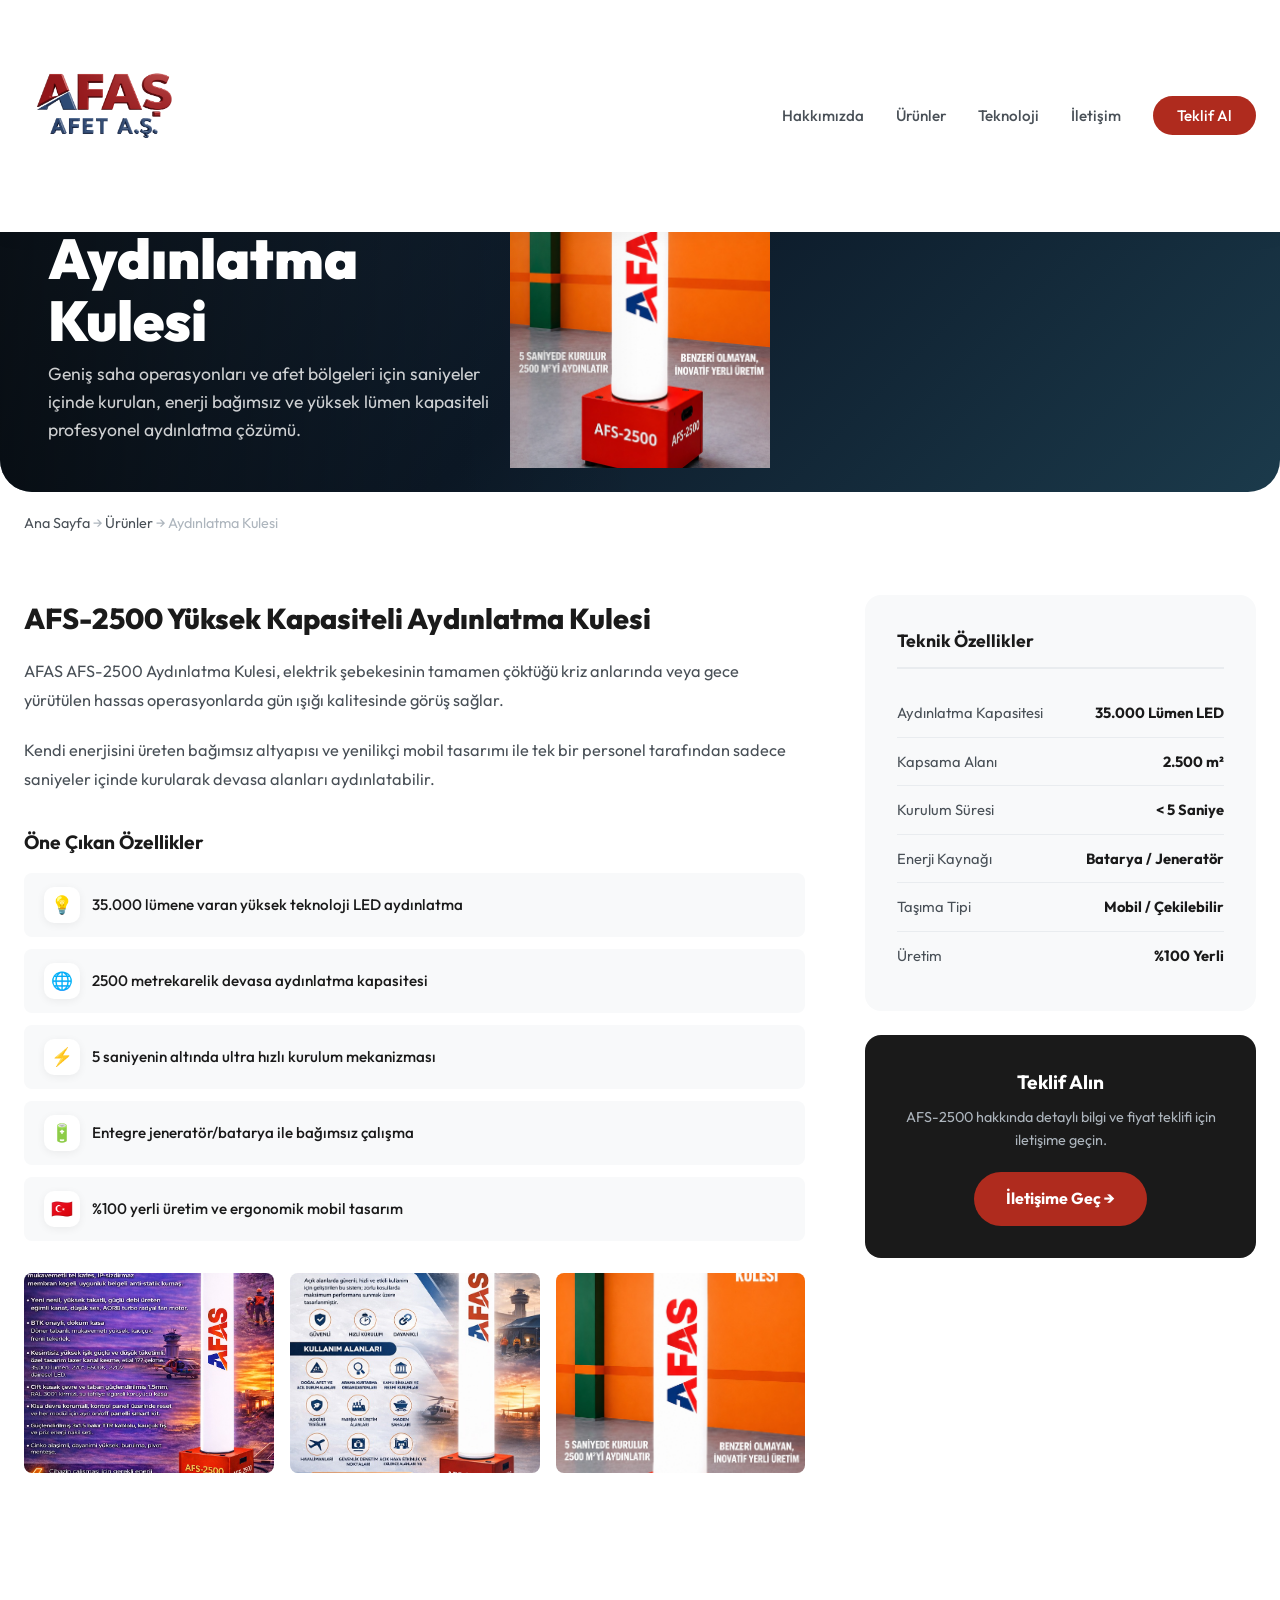
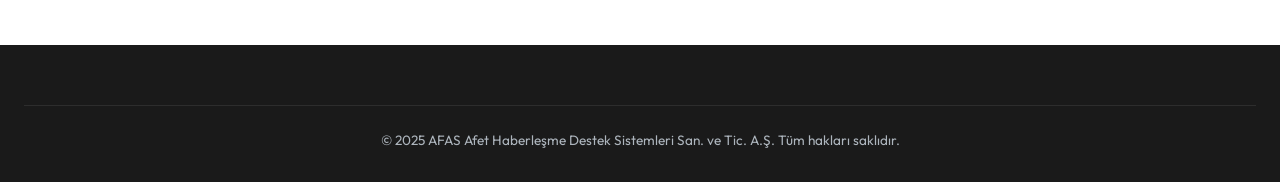
==== commit a5ae45be: "Update product pages, imagery, and logo" ====
--- a/products/aydinlatma-kulesi.html
+++ b/products/aydinlatma-kulesi.html
@@ -11,7 +11,7 @@
   <header class="header header--solid" id="header">
     <div class="container">
       <nav class="nav">
-        <a href="../index.html" class="logo"><img src="../images/afas-logo.svg" alt="AFAS Logo" class="logo-img"></a>
+        <a href="../index.html" class="logo"><img src="../resimler/logo.png" alt="AFAS Logo" class="logo-img"></a>
         <ul class="nav-links" id="navLinks">
           <li><a href="../index.html#hakkimizda">Hakkımızda</a></li>
           <li><a href="../index.html#urunler">Ürünler</a></li>
@@ -25,11 +25,11 @@
   </header>
 
   <section class="pd-hero">
-    <img src="../images/afet-yangin-istasyonu-izometrik-2.png" alt="Mobil yangın istasyonu izometrik üst görünüm, tam donanımlı ekipman bölmeleri, itfaiyeci personel ve AFAS ekipmanları">
+    <img src="../resimler/yeni5.jpeg" alt="Aydınlatma Kulesi Kapak">
     <div class="pd-hero-content">
       <div class="pd-hero-badge"><span class="meta-dot" style="background:#E65100"></span> AFS-2500 — Yerli Üretim</div>
       <h1>Aydınlatma Kulesi</h1>
-      <p>Elektrik altyapısının çöktüğü alanlarda yüksek kapasiteli aydınlatma ve güç desteği.</p>
+      <p>Geniş saha operasyonları ve afet bölgeleri için saniyeler içinde kurulan, enerji bağımsız ve yüksek lümen kapasiteli profesyonel aydınlatma çözümü.</p>
     </div>
   </section>
 
@@ -38,31 +38,35 @@
     <div class="pd-content">
       <div class="pd-description fade-up">
         <h2>AFS-2500 Yüksek Kapasiteli Aydınlatma Kulesi</h2>
-        <p>AFAS AFS-2500 Aydınlatma Kulesi, yerli ve özel üretim olan inovatif bir aydınlatma çözümüdür. Elektrik altyapısının çöktüğü afet bölgelerinde, şantiyelerde ve açık alanlarda yüksek kapasiteli aydınlatma ve güç desteği sağlar. 5 saniyede kurulur ve 2500 m²'yi aydınlatır.</p>
-        <p>Benzeri olmayan, inovatif yerli üretim teknolojisiyle tasarlanan kule, geniş bir alanı etkili şekilde aydınlatır. Entegre güç ünitesi sayesinde tamamen enerji bağımsız çalışabilir. Sahada yüksek görünürlük ve güvenlik sağlamak için tasarlanmıştır.</p>
+        <p>AFAS AFS-2500 Aydınlatma Kulesi, elektrik şebekesinin tamamen çöktüğü kriz anlarında veya gece yürütülen hassas operasyonlarda gün ışığı kalitesinde görüş sağlar.</p>
+        <p>Kendi enerjisini üreten bağımsız altyapısı ve yenilikçi mobil tasarımı ile tek bir personel tarafından sadece saniyeler içinde kurularak devasa alanları aydınlatabilir.</p>
 
         <div class="pd-features">
           <h3>Öne Çıkan Özellikler</h3>
           <div class="pd-feature-list">
-            <div class="pd-feature-item"><div class="pd-feature-icon">💡</div> Yüksek kapasiteli LED aydınlatma — 35.000 lumen</div>
-            <div class="pd-feature-item"><div class="pd-feature-icon">🔋</div> Enerji bağımsız çalışma kapasitesi</div>
-            <div class="pd-feature-item"><div class="pd-feature-icon">⚡</div> 5 saniyede kurulum</div>
-            <div class="pd-feature-item"><div class="pd-feature-icon">🌐</div> 2500 m² aydınlatma alanı</div>
-            <div class="pd-feature-item"><div class="pd-feature-icon">🚛</div> Kolay taşıma ve kurulum</div>
-            <div class="pd-feature-item"><div class="pd-feature-icon">🇹🇷</div> %100 yerli ve özel üretim</div>
+            <div class="pd-feature-item"><div class="pd-feature-icon">💡</div> 35.000 lümene varan yüksek teknoloji LED aydınlatma</div>
+            <div class="pd-feature-item"><div class="pd-feature-icon">🌐</div> 2500 metrekarelik devasa aydınlatma kapasitesi</div>
+            <div class="pd-feature-item"><div class="pd-feature-icon">⚡</div> 5 saniyenin altında ultra hızlı kurulum mekanizması</div>
+            <div class="pd-feature-item"><div class="pd-feature-icon">🔋</div> Entegre jeneratör/batarya ile bağımsız çalışma</div>
+            <div class="pd-feature-item"><div class="pd-feature-icon">🇹🇷</div> %100 yerli üretim ve ergonomik mobil tasarım</div>
           </div>
+        </div>
+
+        <div class="pd-gallery">
+          <img src="../resimler/yeni1.jpeg" alt="Aydınlatma Kulesi Genel Görünüm">
+          <img src="../resimler/yeni2.jpeg" alt="Aydınlatma Kulesi Detay">
+          <img src="../resimler/yeni5.jpeg" alt="Aydınlatma Kulesi Saha">
         </div>
       </div>
 
       <div class="pd-sidebar fade-up">
         <div class="pd-specs-card">
           <h3>Teknik Özellikler</h3>
-          <div class="pd-spec-row"><span class="pd-spec-label">Model</span><span class="pd-spec-value">AFS-2500</span></div>
-          <div class="pd-spec-row"><span class="pd-spec-label">Aydınlatma</span><span class="pd-spec-value">35.000 lumen LED</span></div>
-          <div class="pd-spec-row"><span class="pd-spec-label">Kaplama Alanı</span><span class="pd-spec-value">2500 m²</span></div>
-          <div class="pd-spec-row"><span class="pd-spec-label">Kurulum</span><span class="pd-spec-value">5 saniye</span></div>
-          <div class="pd-spec-row"><span class="pd-spec-label">Enerji</span><span class="pd-spec-value">Bağımsız</span></div>
-          <div class="pd-spec-row"><span class="pd-spec-label">Taşıma</span><span class="pd-spec-value">Mobil</span></div>
+          <div class="pd-spec-row"><span class="pd-spec-label">Aydınlatma Kapasitesi</span><span class="pd-spec-value">35.000 Lümen LED</span></div>
+          <div class="pd-spec-row"><span class="pd-spec-label">Kapsama Alanı</span><span class="pd-spec-value">2.500 m²</span></div>
+          <div class="pd-spec-row"><span class="pd-spec-label">Kurulum Süresi</span><span class="pd-spec-value">< 5 Saniye</span></div>
+          <div class="pd-spec-row"><span class="pd-spec-label">Enerji Kaynağı</span><span class="pd-spec-value">Batarya / Jeneratör</span></div>
+          <div class="pd-spec-row"><span class="pd-spec-label">Taşıma Tipi</span><span class="pd-spec-value">Mobil / Çekilebilir</span></div>
           <div class="pd-spec-row"><span class="pd-spec-label">Üretim</span><span class="pd-spec-value">%100 Yerli</span></div>
         </div>
         <div class="pd-cta-card">
--- a/style.css
+++ b/style.css
@@ -87,8 +87,10 @@
 }
 
 .logo-img {
-  height: 36px;
+  height: 200px;
+  max-width: 600px;
   width: auto;
+  object-fit: contain;
   display: block;
 }
 
@@ -689,7 +691,7 @@
   content: '';
   position: absolute;
   inset: 0;
-  background: linear-gradient(to right, rgba(0,0,0,0.85) 0%, rgba(0,0,0,0.4) 40%, rgba(0,0,0,0.1) 70%, transparent 100%);
+  background: linear-gradient(to right, rgba(0,0,0,0.6) 0%, rgba(0,0,0,0.2) 30%, transparent 50%, transparent 100%);
   z-index: 1;
 }
 
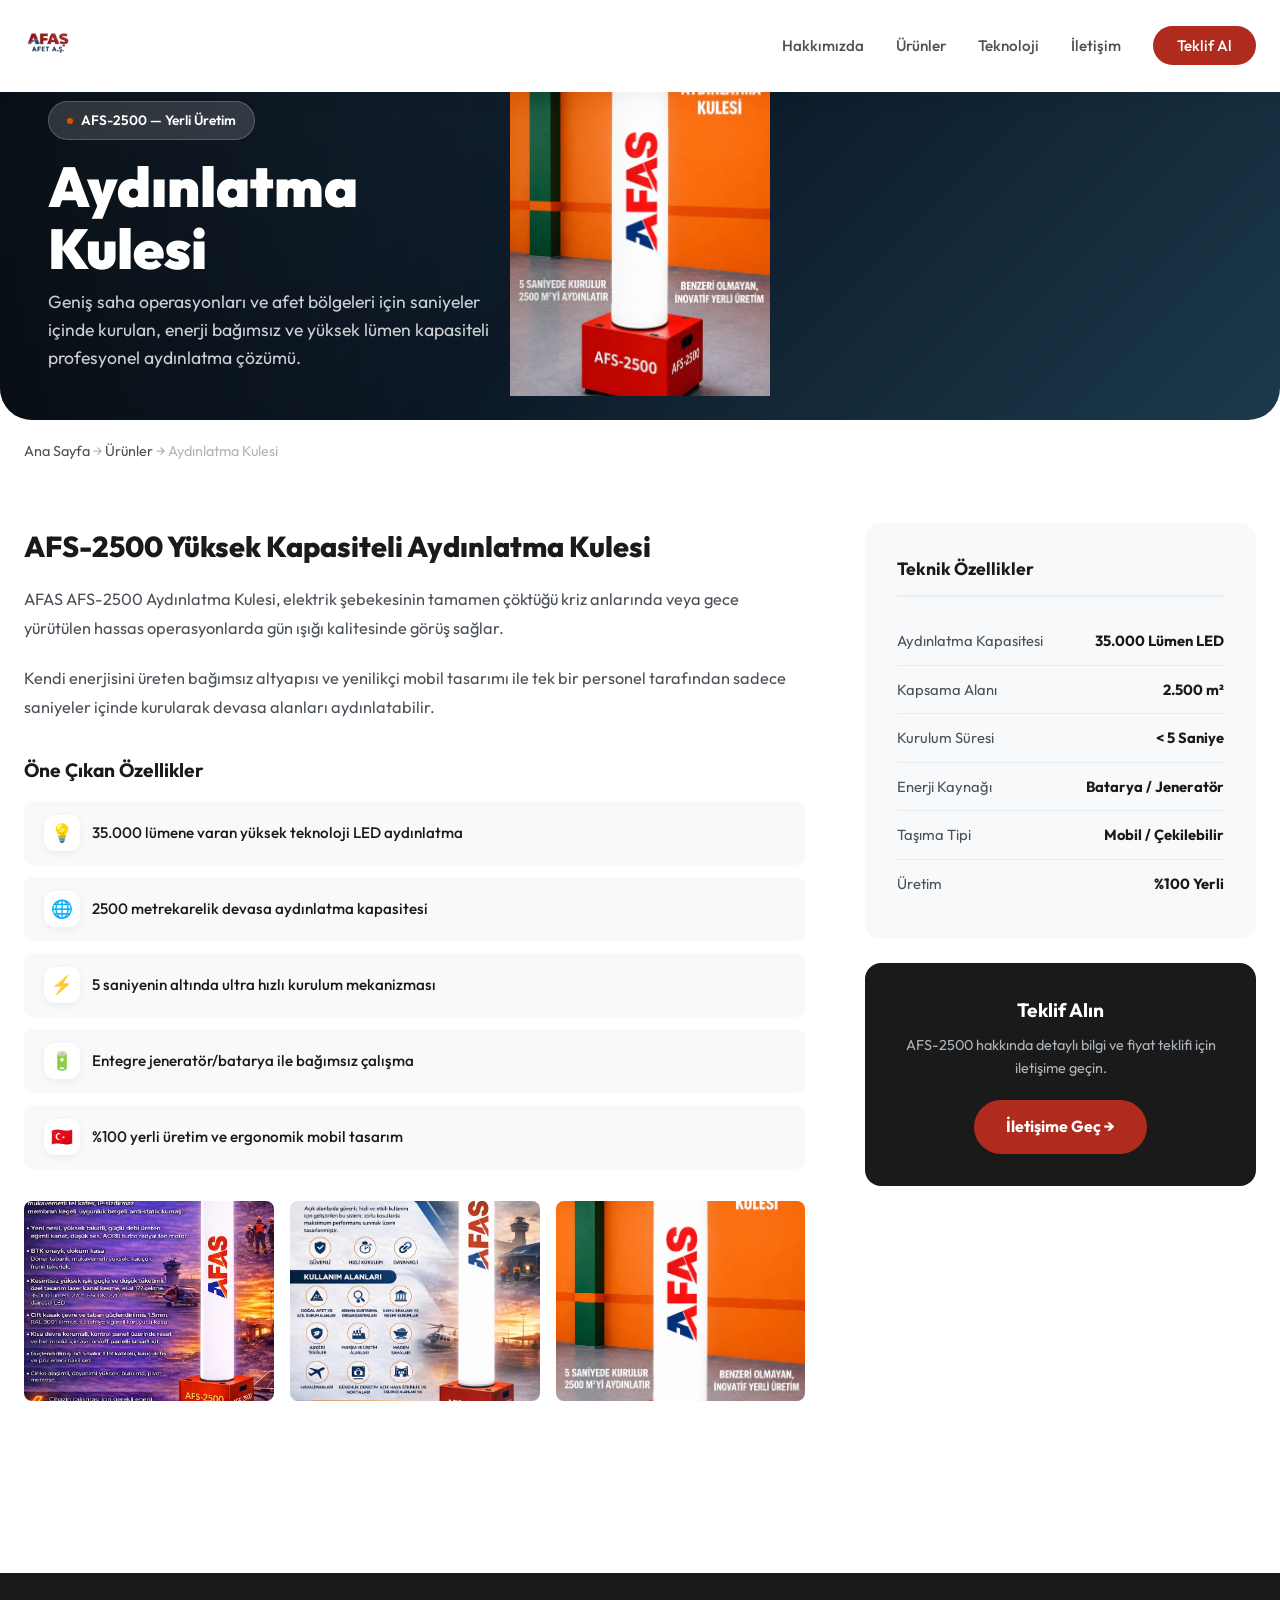
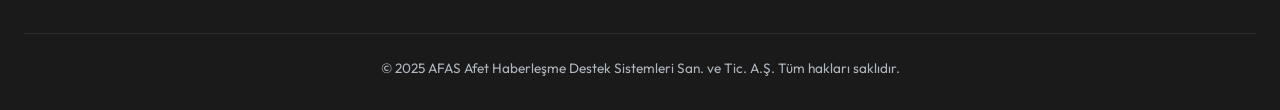
==== commit 397a1a8c: "Use resimler/aydınlatma kulesi.jpeg for lighting tower card and product page" ====
--- a/products/aydinlatma-kulesi.html
+++ b/products/aydinlatma-kulesi.html
@@ -25,7 +25,7 @@
   </header>
 
   <section class="pd-hero">
-    <img src="../resimler/yeni5.jpeg" alt="Aydınlatma Kulesi Kapak">
+    <img src="../resimler/aydınlatma kulesi.jpeg" alt="Aydınlatma Kulesi Kapak">
     <div class="pd-hero-content">
       <div class="pd-hero-badge"><span class="meta-dot" style="background:#E65100"></span> AFS-2500 — Yerli Üretim</div>
       <h1>Aydınlatma Kulesi</h1>
--- a/style.css
+++ b/style.css
@@ -87,11 +87,28 @@
 }
 
 .logo-img {
-  height: 200px;
-  max-width: 600px;
+  height: 120px;
+  max-width: 500px;
   width: auto;
   object-fit: contain;
   display: block;
+  transition: var(--transition);
+}
+
+.header.scrolled .logo-img {
+  height: 60px;
+}
+
+@media (max-width: 768px) {
+  .logo-img {
+    height: 80px;
+  }
+  .header.scrolled .logo-img {
+    height: 45px;
+  }
+  .header {
+    padding: 8px 0;
+  }
 }
 
 .nav-links {
@@ -491,6 +508,27 @@
   box-shadow: 0 4px 20px rgba(0,0,0,0.06);
 }
 
+.tech-card-media {
+  height: 160px;
+  margin: 0 auto 20px;
+  border-radius: 12px;
+  display: flex;
+  align-items: center;
+  justify-content: center;
+  background: white;
+  box-shadow: 0 4px 20px rgba(0,0,0,0.05);
+  overflow: hidden;
+  font-size: 2.8rem;
+  transition: var(--transition);
+}
+
+.tech-card-media img {
+  width: 100%;
+  height: 100%;
+  object-fit: contain;
+  padding: 10px;
+}
+
 .tech-card-title {
   font-size: 1.15rem;
   font-weight: 700;
@@ -658,21 +696,31 @@
 
 /* ===== PRODUCT DETAIL PAGE ===== */
 .header--solid {
+  position: absolute;
   background: var(--white);
   box-shadow: 0 2px 20px rgba(0,0,0,0.06);
+}
+.header--solid .logo-img {
+  height: 60px;
 }
 .header--solid .logo { color: var(--dark); }
 .header--solid .nav-links a { color: var(--gray-700); }
 .header--solid .nav-links a:hover { color: var(--dark); }
 .header--solid .mobile-toggle span { background: var(--dark); }
 
+@media (max-width: 768px) {
+  .header--solid .logo-img {
+    height: 45px;
+  }
+}
+
 .pd-hero {
   position: relative;
   min-height: 420px;
   display: flex;
   align-items: stretch;
   overflow: hidden;
-  margin-top: 72px;
+  margin-top: 0;
   border-radius: 0 0 32px 32px;
   background: linear-gradient(135deg, #1a2a3a 0%, #0d1b2a 50%, #1b3a4b 100%);
 }
